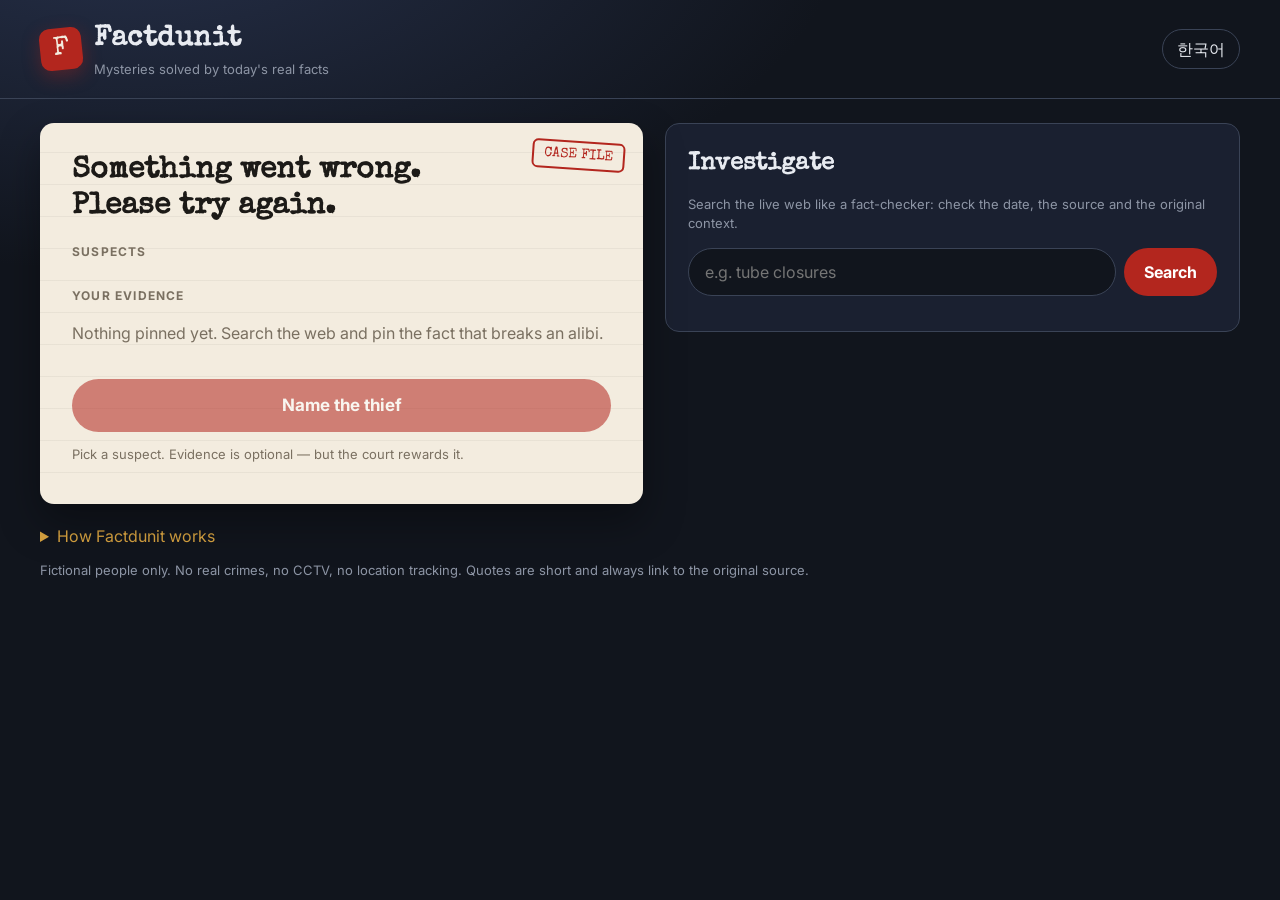
==== web/index.html @ de68bdff "Add playable City Case vertical slice - engine/facts.py: Tavily date-filtered search + extract, Nemo" ====
<!doctype html>
<html lang="en">
<head>
  <meta charset="utf-8">
  <meta name="viewport" content="width=device-width, initial-scale=1">
  <title>Factdunit — mysteries solved by today's real facts</title>
  <meta name="description" content="A daily detective game where fictional cases are cracked by real-world facts.">
  <link rel="icon" href="data:image/svg+xml,%3Csvg xmlns='http://www.w3.org/2000/svg' viewBox='0 0 64 64'%3E%3Crect width='64' height='64' rx='14' fill='%23b3261e'/%3E%3Ctext x='32' y='45' font-size='40' text-anchor='middle' fill='%23f3ecdf' font-family='Courier New,monospace'%3EF%3C/text%3E%3C/svg%3E">
  <link rel="preconnect" href="https://fonts.googleapis.com">
  <link href="https://fonts.googleapis.com/css2?family=Special+Elite&family=Inter:wght@400;600;700&display=swap" rel="stylesheet">
  <link rel="stylesheet" href="style.css">
</head>
<body>
  <header class="topbar">
    <div class="brand">
      <span class="brand-mark">F</span>
      <div>
        <h1>Factdunit</h1>
        <p class="tagline" data-i18n="tagline"></p>
      </div>
    </div>
    <div class="top-actions">
      <nav id="city-tabs" class="city-tabs" aria-label="City"></nav>
      <button id="lang-toggle" class="ghost" type="button">한국어</button>
    </div>
  </header>

  <main class="layout">
    <section class="casefile" aria-labelledby="case-title">
      <div class="stamp" data-i18n="caseFile"></div>
      <p class="case-meta" id="case-meta"></p>
      <h2 id="case-title" class="case-title"></h2>
      <p id="case-setup" class="case-setup"></p>
      <p id="case-brief" class="case-brief"></p>

      <h3 class="section-label" data-i18n="suspects"></h3>
      <div id="suspects" class="suspects" role="radiogroup"></div>

      <div class="evidence-slot" id="evidence-slot">
        <h3 class="section-label" data-i18n="yourEvidence"></h3>
        <p id="evidence-empty" class="muted" data-i18n="noEvidence"></p>
        <div id="evidence-card" class="evidence-card" hidden></div>
      </div>

      <button id="accuse-btn" class="primary" type="button" disabled data-i18n="accuse"></button>
      <p id="accuse-hint" class="muted small" data-i18n="accuseHint"></p>
    </section>

    <section class="investigation" aria-labelledby="investigate-title">
      <h2 id="investigate-title" class="panel-title" data-i18n="investigate"></h2>
      <p class="muted small" data-i18n="investigateHint"></p>
      <form id="search-form" class="search-form">
        <input id="search-input" type="search" autocomplete="off" required minlength="2" maxlength="200">
        <button class="primary" type="submit" data-i18n="search"></button>
      </form>
      <p id="search-status" class="muted small" aria-live="polite"></p>
      <ol id="results" class="results"></ol>
    </section>

    <section id="verdict" class="verdict" hidden aria-live="polite"></section>
  </main>

  <footer class="footer">
    <details>
      <summary data-i18n="howItWorks"></summary>
      <p data-i18n="howItWorksBody"></p>
    </details>
    <p class="muted small" data-i18n="groundRules"></p>
  </footer>

  <script src="i18n.js"></script>
  <script src="app.js"></script>
</body>
</html>
---- web/style.css ----
:root {
  --ink: #1c1a17;
  --paper: #f3ecdf;
  --paper-2: #e9dfcc;
  --night: #11151d;
  --night-2: #1a2030;
  --line: #3a4356;
  --muted: #8d95a5;
  --red: #b3261e;
  --gold: #d9a441;
  --green: #2f7d4f;
  --radius: 14px;
  --type: "Special Elite", "Courier New", ui-monospace, monospace;
  --sans: "Inter", system-ui, -apple-system, "Segoe UI", "Apple SD Gothic Neo", "Malgun Gothic", sans-serif;
}

* { box-sizing: border-box; }
html, body { margin: 0; }
body {
  font-family: var(--sans);
  color: #e8ebf1;
  background: radial-gradient(1200px 600px at 10% -10%, #26304a 0%, transparent 60%), var(--night);
  min-height: 100vh;
  line-height: 1.5;
}
a { color: var(--gold); }
button { font: inherit; cursor: pointer; }
button:disabled { cursor: not-allowed; opacity: .55; }

.topbar {
  display: flex; flex-wrap: wrap; gap: 12px 24px; align-items: center; justify-content: space-between;
  padding: 18px clamp(16px, 4vw, 40px); border-bottom: 1px solid var(--line);
}
.brand { display: flex; gap: 12px; align-items: center; }
.brand-mark {
  width: 42px; height: 42px; display: grid; place-items: center; border-radius: 10px;
  background: var(--red); color: var(--paper); font-family: var(--type); font-size: 26px;
  transform: rotate(-6deg); box-shadow: 0 6px 18px rgba(179, 38, 30, .35);
}
.brand h1 { margin: 0; font-family: var(--type); font-size: 28px; letter-spacing: .5px; }
.tagline { margin: 0; color: var(--muted); font-size: 13px; }
.top-actions { display: flex; gap: 10px; align-items: center; flex-wrap: wrap; }
.city-tabs { display: flex; gap: 6px; }
.tab, .ghost {
  background: transparent; color: #e8ebf1; border: 1px solid var(--line); border-radius: 999px; padding: 7px 14px;
}
.tab.active { background: var(--gold); color: var(--ink); border-color: var(--gold); font-weight: 600; }
.ghost:hover:not(:disabled), .tab:hover:not(:disabled):not(.active) { border-color: var(--gold); }

.layout {
  display: grid; gap: 22px; padding: 24px clamp(16px, 4vw, 40px) 12px;
  grid-template-columns: minmax(0, 1.05fr) minmax(0, 1fr); align-items: start;
  max-width: 1280px; margin: 0 auto;
}
@media (max-width: 900px) { .layout { grid-template-columns: 1fr; } }

.casefile {
  position: relative; background: var(--paper); color: var(--ink); border-radius: var(--radius);
  padding: 26px clamp(18px, 3vw, 32px); box-shadow: 0 18px 40px rgba(0, 0, 0, .35);
  background-image: repeating-linear-gradient(0deg, transparent 0 31px, rgba(28, 26, 23, .05) 31px 32px);
}
.stamp {
  position: absolute; top: 18px; right: 18px; font-family: var(--type); color: var(--red);
  border: 2px solid var(--red); padding: 2px 10px; border-radius: 6px; transform: rotate(4deg); font-size: 14px;
}
.case-meta { margin: 0 0 4px; font-size: 13px; color: #6b6255; letter-spacing: .3px; }
.case-title { margin: 0 0 12px; font-family: var(--type); font-size: clamp(22px, 3vw, 30px); line-height: 1.2; padding-right: 110px; }
.case-setup { margin: 0 0 10px; font-size: 16px; }
.case-brief { margin: 0 0 18px; font-size: 14px; color: #5b5347; border-left: 3px solid var(--gold); padding-left: 10px; }
.section-label { font-size: 12px; text-transform: uppercase; letter-spacing: 1.2px; color: #7a7061; margin: 18px 0 8px; font-weight: 700; }

.suspects { display: grid; gap: 10px; }
.suspect {
  display: flex; gap: 12px; align-items: flex-start; text-align: left; width: 100%;
  background: var(--paper-2); border: 2px solid transparent; border-radius: 12px; padding: 12px 14px; color: var(--ink);
}
.suspect:hover:not(:disabled) { border-color: #c9b89a; }
.suspect.selected { border-color: var(--red); background: #f7e3d9; }
.suspect-id {
  flex: none; width: 30px; height: 30px; border-radius: 50%; display: grid; place-items: center;
  background: var(--ink); color: var(--paper); font-family: var(--type);
}
.suspect.selected .suspect-id { background: var(--red); }
.suspect-body { display: grid; gap: 2px; }
.alibi { font-size: 14px; color: #4a443b; }

.evidence-slot { margin-top: 8px; }
.evidence-card { background: #fffaf1; border: 1px dashed #b9a784; border-radius: 12px; padding: 12px 14px; }
.evidence-card .result-title { color: var(--ink); }

.primary {
  background: var(--red); color: #fff; border: 0; border-radius: 999px; padding: 11px 20px; font-weight: 700;
}
.primary:hover:not(:disabled) { filter: brightness(1.08); }
#accuse-btn { margin-top: 18px; width: 100%; font-size: 17px; padding: 14px; }
.muted { color: var(--muted); }
.casefile .muted { color: #7a7061; }
.small { font-size: 13px; }

.investigation { background: var(--night-2); border: 1px solid var(--line); border-radius: var(--radius); padding: 22px; }
.panel-title { margin: 0 0 4px; font-family: var(--type); font-size: 24px; }
.search-form { display: flex; gap: 8px; margin: 14px 0 6px; }
.search-form input {
  flex: 1; min-width: 0; background: var(--night); color: #fff; border: 1px solid var(--line); border-radius: 999px;
  padding: 11px 16px; font: inherit;
}
.search-form input:focus { outline: 2px solid var(--gold); border-color: transparent; }
.results { list-style: none; padding: 0; margin: 10px 0 0; display: grid; gap: 10px; }
.result { border: 1px solid var(--line); border-radius: 12px; padding: 12px 14px; background: rgba(255, 255, 255, .02); }
.result.pinned { border-color: var(--gold); box-shadow: 0 0 0 1px var(--gold) inset; }
.result-meta { font-size: 12px; color: var(--muted); }
.casefile .result-meta { color: #7a7061; }
.result-title { display: block; font-weight: 600; margin: 2px 0 4px; text-decoration: none; }
.result-title:hover { text-decoration: underline; }
.result-snippet { margin: 0 0 8px; font-size: 14px; color: #c4cad6; }
.evidence-card .result-snippet { color: #4a443b; }
.result-actions { display: flex; gap: 8px; flex-wrap: wrap; }
.small-btn { font-size: 13px; padding: 5px 12px; text-decoration: none; display: inline-block; }
.small-btn:not(.ghost) { background: var(--gold); color: var(--ink); border: 0; border-radius: 999px; font-weight: 600; }

.verdict {
  grid-column: 1 / -1; background: var(--paper); color: var(--ink); border-radius: var(--radius);
  padding: 24px clamp(18px, 3vw, 32px); box-shadow: 0 18px 40px rgba(0, 0, 0, .35);
}
.verdict-head { display: flex; justify-content: space-between; align-items: center; gap: 12px; flex-wrap: wrap; }
.verdict-head h2 { margin: 0; font-family: var(--type); font-size: 30px; }
.verdict-head.win h2 { color: var(--green); }
.verdict-head.lose h2 { color: var(--red); }
.score { text-align: right; }
.score span { display: block; font-size: 12px; text-transform: uppercase; letter-spacing: 1px; color: #7a7061; }
.score strong { font-family: var(--type); font-size: 40px; }
.ok { color: var(--green); font-weight: 600; }
.bad { color: var(--red); font-weight: 600; }
.badges { list-style: none; padding: 0; margin: 0; display: grid; gap: 6px; grid-template-columns: repeat(auto-fit, minmax(220px, 1fr)); }
.badges li { background: var(--paper-2); border-radius: 10px; padding: 8px 12px; color: #7a7061; }
.badges li.earned { color: var(--ink); background: #e3efd9; }
.reveal { margin-top: 16px; border-top: 1px dashed #b9a784; padding-top: 12px; }
.reveal a { color: var(--red); }
.reveal blockquote { margin: 8px 0; padding: 10px 14px; background: #fffaf1; border-left: 4px solid var(--gold); font-style: italic; }
.judging { font-family: var(--type); font-size: 20px; }
.error { color: var(--red); }

.footer { max-width: 1280px; margin: 0 auto; padding: 8px clamp(16px, 4vw, 40px) 40px; }
.footer summary { cursor: pointer; color: var(--gold); }
.footer details p { color: #c4cad6; max-width: 760px; }
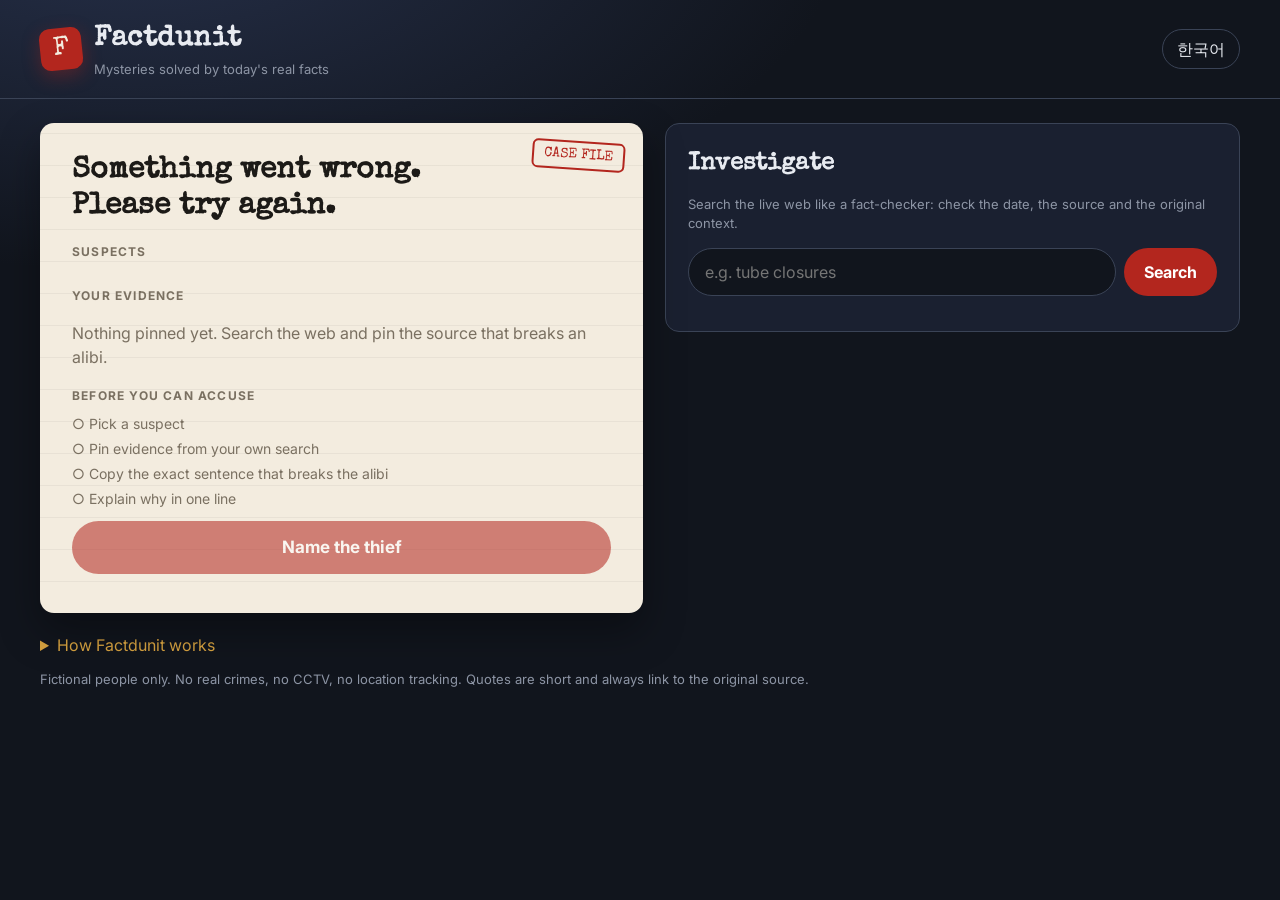
==== commit 526af90c: "Block guess submissions: signed evidence, verified quote, reasoning - engine/evidence.py: HMAC-signe" ====
--- a/web/index.html
+++ b/web/index.html
@@ -42,8 +42,17 @@
         <div id="evidence-card" class="evidence-card" hidden></div>
       </div>
 
+      <div id="proof" class="proof" hidden>
+        <label class="section-label" for="quote-input" data-i18n="quoteLabel"></label>
+        <textarea id="quote-input" rows="2" maxlength="800"></textarea>
+        <label class="section-label" for="reason-input" data-i18n="reasonLabel"></label>
+        <textarea id="reason-input" rows="2" maxlength="400"></textarea>
+      </div>
+
+      <h3 class="section-label" data-i18n="requirements"></h3>
+      <ul id="requirements" class="requirements"></ul>
       <button id="accuse-btn" class="primary" type="button" disabled data-i18n="accuse"></button>
-      <p id="accuse-hint" class="muted small" data-i18n="accuseHint"></p>
+      <p id="accuse-error" class="error small" aria-live="polite"></p>
     </section>
 
     <section class="investigation" aria-labelledby="investigate-title">
--- a/web/style.css
+++ b/web/style.css
@@ -87,12 +87,13 @@
 .evidence-slot { margin-top: 8px; }
 .evidence-card { background: #fffaf1; border: 1px dashed #b9a784; border-radius: 12px; padding: 12px 14px; }
 .evidence-card .result-title { color: var(--ink); }
+.casefile .ghost { color: var(--ink); border-color: #b9a784; }
 
 .primary {
   background: var(--red); color: #fff; border: 0; border-radius: 999px; padding: 11px 20px; font-weight: 700;
 }
 .primary:hover:not(:disabled) { filter: brightness(1.08); }
-#accuse-btn { margin-top: 18px; width: 100%; font-size: 17px; padding: 14px; }
+#accuse-btn { margin-top: 12px; width: 100%; font-size: 17px; padding: 14px; }
 .muted { color: var(--muted); }
 .casefile .muted { color: #7a7061; }
 .small { font-size: 13px; }
@@ -143,3 +144,16 @@
 .footer { max-width: 1280px; margin: 0 auto; padding: 8px clamp(16px, 4vw, 40px) 40px; }
 .footer summary { cursor: pointer; color: var(--gold); }
 .footer details p { color: #c4cad6; max-width: 760px; }
+
+.evidence-text {
+  max-height: 180px; overflow: auto; margin: 6px 0 8px; padding: 8px 10px; font-size: 13px; line-height: 1.55;
+  background: #fff; border-radius: 8px; color: #3f3a32; user-select: text; white-space: pre-wrap;
+}
+.proof textarea {
+  width: 100%; font: inherit; font-size: 14px; color: var(--ink); background: #fffaf1;
+  border: 1px solid #c9b89a; border-radius: 10px; padding: 9px 11px; resize: vertical;
+}
+.proof textarea:focus { outline: 2px solid var(--gold); border-color: transparent; }
+.proof .section-label { display: block; text-transform: none; letter-spacing: 0; font-size: 13px; }
+.requirements { list-style: none; padding: 0; margin: 0; display: grid; gap: 4px; font-size: 14px; color: #7a7061; }
+.requirements li.met { color: var(--green); font-weight: 600; }
